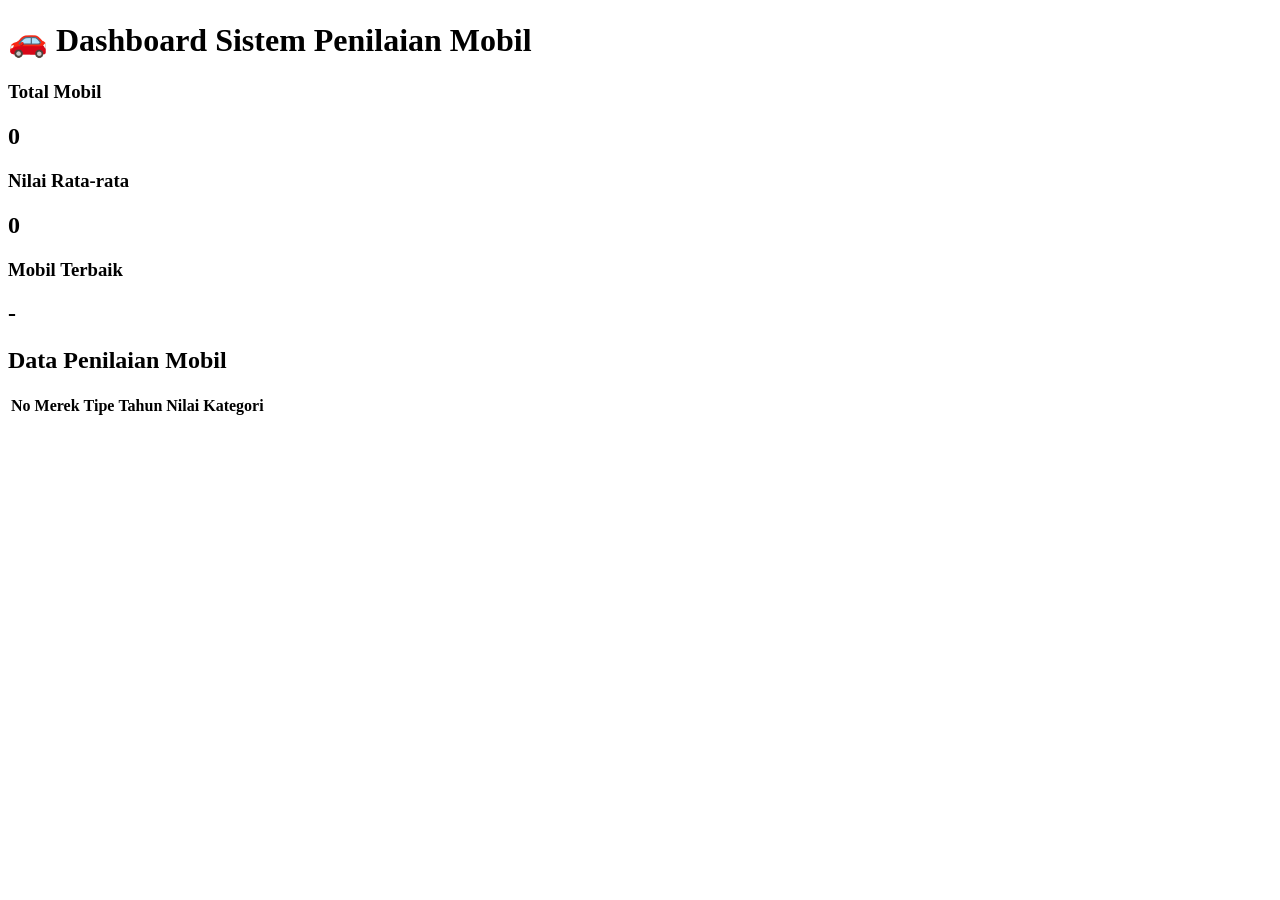
==== index.html @ 3a094c10 "Add files via upload" ====
<!DOCTYPE html>
<html lang="id">
<head>
    <meta charset="UTF-8">
    <meta name="viewport" content="width=device-width, initial-scale=1.0">
    <title>Dashboard Sistem Penilaian Mobil</title>
    <link rel="stylesheet" href="style.css">
</head>
<body>

<header>
    <h1>🚗 Dashboard Sistem Penilaian Mobil</h1>
</header>

<div class="container">

    <div class="card">
        <h3>Total Mobil</h3>
        <h2 id="totalMobil">0</h2>
    </div>

    <div class="card">
        <h3>Nilai Rata-rata</h3>
        <h2 id="rataNilai">0</h2>
    </div>

    <div class="card">
        <h3>Mobil Terbaik</h3>
        <h2 id="mobilTerbaik">-</h2>
    </div>

</div>

<div class="table-container">
    <h2>Data Penilaian Mobil</h2>

    <table>
        <thead>
            <tr>
                <th>No</th>
                <th>Merek</th>
                <th>Tipe</th>
                <th>Tahun</th>
                <th>Nilai</th>
                <th>Kategori</th>
            </tr>
        </thead>

        <tbody id="dataMobil">

        </tbody>
    </table>
</div>

<script src="script.js"></script>

</body>
</html>
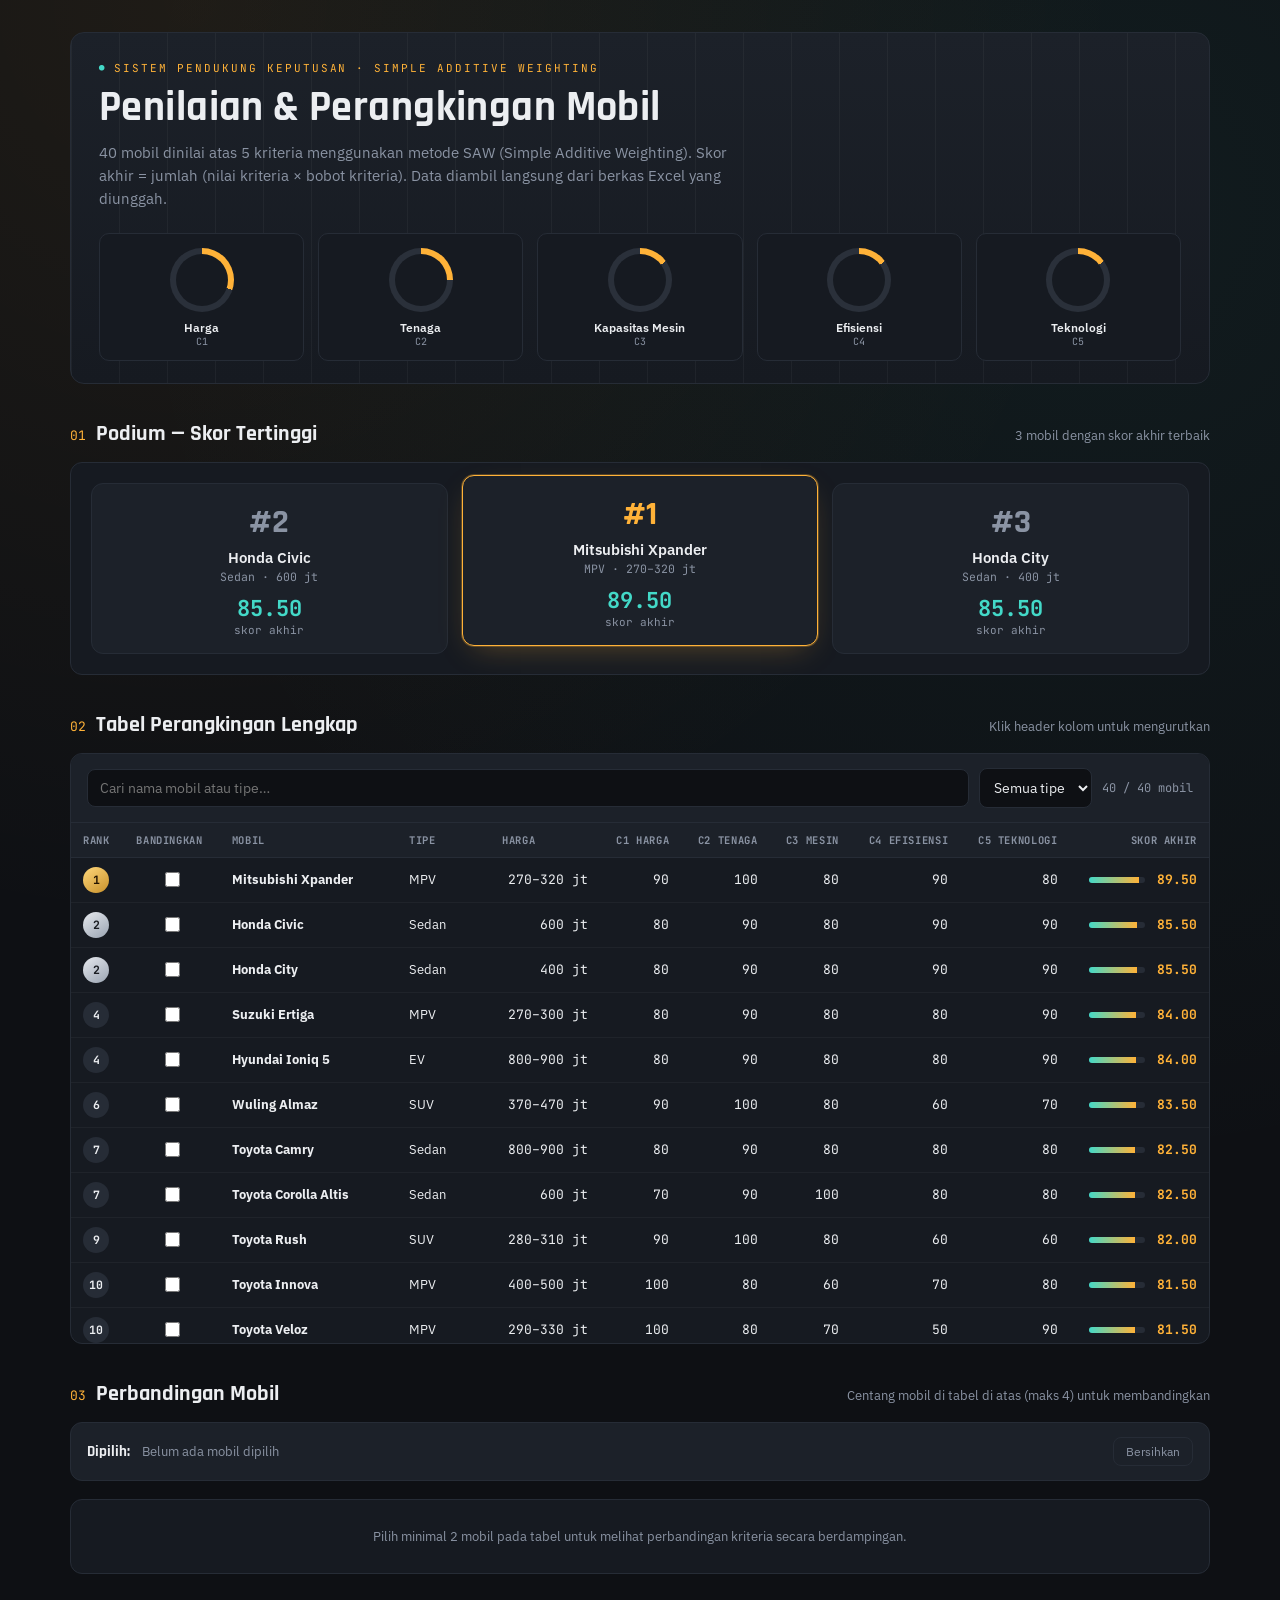
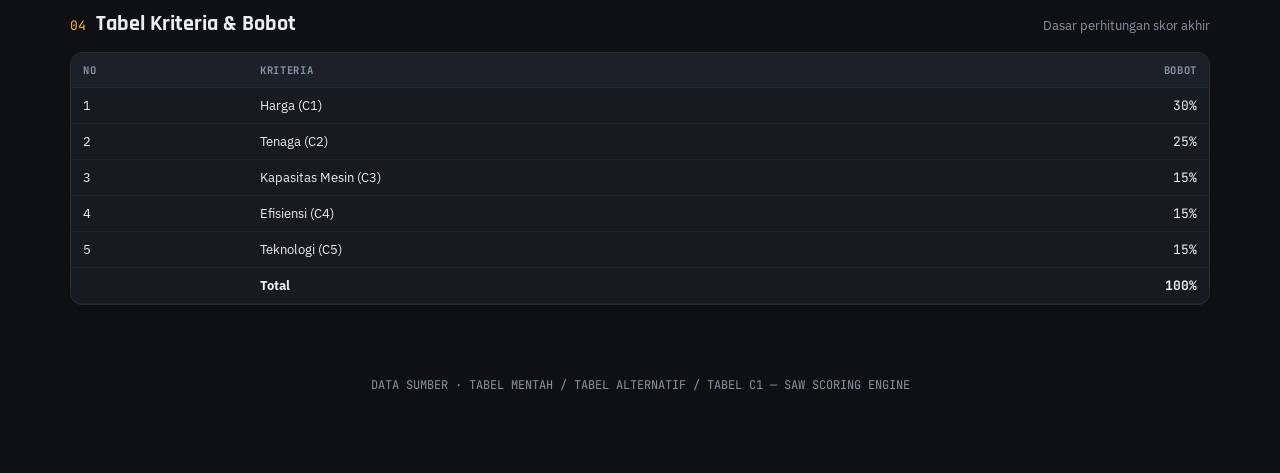
==== commit 139c289b: "Update index.html" ====
--- a/index.html
+++ b/index.html
@@ -1,58 +1,558 @@
 <!DOCTYPE html>
 <html lang="id">
 <head>
-    <meta charset="UTF-8">
-    <meta name="viewport" content="width=device-width, initial-scale=1.0">
-    <title>Dashboard Sistem Penilaian Mobil</title>
-    <link rel="stylesheet" href="style.css">
+<meta charset="UTF-8">
+<meta name="viewport" content="width=device-width, initial-scale=1.0">
+<title>Sistem Penilaian & Perangkingan Mobil — Metode SAW</title>
+<link rel="preconnect" href="https://fonts.googleapis.com">
+<link href="https://fonts.googleapis.com/css2?family=Rajdhani:wght@500;600;700&family=IBM+Plex+Sans:wght@400;500;600&family=JetBrains+Mono:wght@400;500;700&display=swap" rel="stylesheet">
+<style>
+  :root{
+    --bg:#0e1014;
+    --panel:#161a21;
+    --panel-2:#1c2129;
+    --border:#262c36;
+    --text:#eceef1;
+    --muted:#8a93a3;
+    --amber:#ffb238;
+    --amber-dim:#8a6323;
+    --teal:#43d9c8;
+    --red:#e8615c;
+    --grid-line: rgba(255,255,255,0.04);
+  }
+  *{box-sizing:border-box;}
+  body{
+    margin:0;
+    background:
+      radial-gradient(circle at 15% 0%, rgba(255,178,56,0.07), transparent 40%),
+      radial-gradient(circle at 85% 10%, rgba(67,217,200,0.06), transparent 45%),
+      var(--bg);
+    color:var(--text);
+    font-family:'IBM Plex Sans', sans-serif;
+    padding:0 0 80px 0;
+  }
+  .wrap{max-width:1180px;margin:0 auto;padding:32px 20px;}
+
+  /* ---------- HEADER / DASHBOARD ---------- */
+  header{
+    border:1px solid var(--border);
+    background:linear-gradient(180deg, var(--panel-2), var(--panel));
+    border-radius:14px;
+    padding:28px 28px 22px;
+    position:relative;
+    overflow:hidden;
+  }
+  header::before{
+    content:"";
+    position:absolute;inset:0;
+    background-image: repeating-linear-gradient(90deg, var(--grid-line) 0 1px, transparent 1px 48px);
+    pointer-events:none;
+  }
+  .eyebrow{
+    font-family:'JetBrains Mono', monospace;
+    font-size:11px;
+    letter-spacing:.18em;
+    color:var(--amber);
+    text-transform:uppercase;
+    display:flex;align-items:center;gap:8px;
+  }
+  .eyebrow::before{content:"●";color:var(--teal);font-size:9px;}
+  h1{
+    font-family:'Rajdhani',sans-serif;
+    font-weight:700;
+    font-size:clamp(28px,4vw,42px);
+    margin:6px 0 6px;
+    letter-spacing:.01em;
+  }
+  header p.sub{color:var(--muted);max-width:640px;margin:0 0 22px;font-size:14.5px;line-height:1.6;}
+
+  .gauge-row{display:grid;grid-template-columns:repeat(5,1fr);gap:14px;position:relative;}
+  .gauge{
+    background:var(--panel);
+    border:1px solid var(--border);
+    border-radius:10px;
+    padding:14px 12px 12px;
+    text-align:center;
+  }
+  .gauge .ring{
+    width:64px;height:64px;border-radius:50%;margin:0 auto 8px;
+    display:flex;align-items:center;justify-content:center;
+    background:conic-gradient(var(--amber) calc(var(--pct)*1%), #2a303a 0);
+    position:relative;
+  }
+  .gauge .ring::after{
+    content:"";position:absolute;inset:6px;border-radius:50%;background:var(--panel);
+  }
+  .gauge .ring span{position:relative;font-family:'JetBrains Mono',monospace;font-weight:700;font-size:13px;color:var(--amber);}
+  .gauge .label{font-size:12px;color:var(--text);font-weight:600;}
+  .gauge .code{font-family:'JetBrains Mono',monospace;font-size:10px;color:var(--muted);}
+
+  /* ---------- SECTIONS ---------- */
+  section{margin-top:36px;}
+  .sec-head{display:flex;align-items:baseline;gap:10px;margin-bottom:14px;flex-wrap:wrap;}
+  .sec-num{font-family:'JetBrains Mono',monospace;color:var(--amber);font-size:13px;}
+  .sec-head h2{font-family:'Rajdhani',sans-serif;font-size:22px;font-weight:700;margin:0;}
+  .sec-head .desc{color:var(--muted);font-size:13px;margin-left:auto;}
+
+  .panel{
+    background:var(--panel);
+    border:1px solid var(--border);
+    border-radius:12px;
+    overflow:hidden;
+  }
+
+  .toolbar{
+    display:flex;gap:10px;flex-wrap:wrap;align-items:center;
+    padding:14px 16px;border-bottom:1px solid var(--border);
+    background:var(--panel-2);
+  }
+  .toolbar input[type="text"]{
+    flex:1;min-width:180px;
+    background:var(--bg);border:1px solid var(--border);color:var(--text);
+    padding:9px 12px;border-radius:8px;font-size:13.5px;font-family:inherit;
+  }
+  .toolbar select{
+    background:var(--bg);border:1px solid var(--border);color:var(--text);
+    padding:9px 10px;border-radius:8px;font-size:13.5px;font-family:inherit;
+  }
+  .badge-count{font-family:'JetBrains Mono',monospace;font-size:12px;color:var(--muted);white-space:nowrap;}
+
+  table{width:100%;border-collapse:collapse;font-size:13px;}
+  thead th{
+    position:sticky;top:0;
+    background:var(--panel-2);
+    text-align:left;padding:10px 12px;
+    font-family:'JetBrains Mono',monospace;
+    font-size:10.5px;letter-spacing:.06em;text-transform:uppercase;
+    color:var(--muted);border-bottom:1px solid var(--border);
+    cursor:pointer;user-select:none;white-space:nowrap;
+  }
+  thead th:hover{color:var(--amber);}
+  thead th.sorted{color:var(--amber);}
+  tbody td{padding:9px 12px;border-bottom:1px solid var(--grid-line);vertical-align:middle;}
+  tbody tr:hover{background:rgba(255,178,56,0.05);}
+  .num{font-family:'JetBrains Mono',monospace;text-align:right;}
+  .tbl-scroll{max-height:520px;overflow:auto;}
+
+  .score-cell{display:flex;align-items:center;gap:8px;justify-content:flex-end;}
+  .score-bar{width:56px;height:6px;border-radius:3px;background:#262c36;overflow:hidden;}
+  .score-bar > i{display:block;height:100%;background:linear-gradient(90deg,var(--teal),var(--amber));}
+  .score-val{font-family:'JetBrains Mono',monospace;font-weight:700;color:var(--amber);width:44px;text-align:right;}
+
+  .chk{width:15px;height:15px;accent-color:var(--amber);cursor:pointer;}
+
+  .rank-pill{
+    font-family:'JetBrains Mono',monospace;font-weight:700;font-size:11.5px;
+    width:26px;height:26px;border-radius:50%;display:inline-flex;align-items:center;justify-content:center;
+    background:#262c36;color:var(--text);
+  }
+  .rank-pill.gold{background:linear-gradient(145deg,#ffd77a,#c8912b);color:#231400;}
+  .rank-pill.silver{background:linear-gradient(145deg,#e6e9ee,#9aa4b2);color:#1a1d22;}
+  .rank-pill.bronze{background:linear-gradient(145deg,#e3a273,#a4592a);color:#241000;}
+
+  /* ---------- PODIUM ---------- */
+  .podium{
+    display:grid;grid-template-columns:1fr 1fr 1fr;gap:14px;padding:20px;
+  }
+  .podium-card{
+    background:var(--panel-2);border:1px solid var(--border);border-radius:12px;
+    padding:16px;text-align:center;position:relative;
+  }
+  .podium-card.p1{order:2;border-color:var(--amber);box-shadow:0 0 0 1px rgba(255,178,56,0.25), 0 10px 30px -12px rgba(255,178,56,.35);transform:translateY(-8px);}
+  .podium-card.p2{order:1;}
+  .podium-card.p3{order:3;}
+  .podium-rank{font-family:'Rajdhani',sans-serif;font-weight:700;font-size:34px;color:var(--muted);}
+  .podium-card.p1 .podium-rank{color:var(--amber);}
+  .podium-name{font-weight:600;font-size:15px;margin:4px 0 2px;}
+  .podium-type{color:var(--muted);font-size:11.5px;font-family:'JetBrains Mono',monospace;}
+  .podium-score{margin-top:10px;font-family:'JetBrains Mono',monospace;font-size:22px;font-weight:700;color:var(--teal);}
+  .podium-score span{font-size:11px;color:var(--muted);display:block;font-weight:400;}
+
+  /* ---------- COMPARISON ---------- */
+  .compare-bar{
+    display:flex;align-items:center;gap:12px;padding:14px 16px;
+    background:var(--panel-2);border:1px solid var(--border);border-radius:12px;
+    margin-bottom:18px;flex-wrap:wrap;
+  }
+  .compare-bar strong{font-family:'Rajdhani',sans-serif;font-size:15px;}
+  .chips{display:flex;gap:8px;flex-wrap:wrap;flex:1;}
+  .chip{
+    background:var(--bg);border:1px solid var(--border);border-radius:20px;
+    padding:5px 10px 5px 12px;font-size:12.5px;display:flex;align-items:center;gap:6px;
+  }
+  .chip button{
+    background:none;border:none;color:var(--muted);cursor:pointer;font-size:14px;line-height:1;
+    padding:0;
+  }
+  .chip button:hover{color:var(--red);}
+  .clear-btn{
+    background:none;border:1px solid var(--border);color:var(--muted);
+    padding:6px 12px;border-radius:8px;font-size:12px;cursor:pointer;font-family:inherit;
+  }
+  .clear-btn:hover{border-color:var(--red);color:var(--red);}
+  .empty-note{color:var(--muted);font-size:13px;padding:28px;text-align:center;}
+
+  .compare-grid{display:grid;gap:16px;}
+  .compare-card{
+    background:var(--panel);border:1px solid var(--border);border-radius:12px;padding:18px;
+  }
+  .compare-card .ch-head{display:flex;justify-content:space-between;align-items:baseline;margin-bottom:14px;gap:10px;}
+  .compare-card .ch-head h3{font-family:'Rajdhani',sans-serif;font-size:18px;margin:0;}
+  .compare-card .ch-head .final{font-family:'JetBrains Mono',monospace;color:var(--amber);font-weight:700;font-size:18px;}
+  .compare-meta{color:var(--muted);font-size:12px;margin-bottom:14px;line-height:1.7;font-family:'JetBrains Mono',monospace;}
+  .crit-row{display:grid;grid-template-columns:120px 1fr 40px;align-items:center;gap:10px;margin:7px 0;}
+  .crit-row .crit-label{font-size:12px;color:var(--muted);}
+  .crit-track{height:8px;border-radius:4px;background:#262c36;overflow:hidden;}
+  .crit-track > i{display:block;height:100%;background:linear-gradient(90deg,var(--teal),var(--amber));}
+  .crit-row .crit-num{font-family:'JetBrains Mono',monospace;font-size:12px;text-align:right;}
+
+  footer{
+    max-width:1180px;margin:40px auto 0;padding:0 20px;color:var(--muted);font-size:12px;
+    font-family:'JetBrains Mono',monospace;text-align:center;
+  }
+
+  @media (max-width:720px){
+    .gauge-row{grid-template-columns:repeat(2,1fr);}
+    .podium{grid-template-columns:1fr;}
+    .podium-card.p1{order:1;transform:none;}
+    .podium-card.p2{order:2;}
+    .podium-card.p3{order:3;}
+  }
+</style>
 </head>
 <body>
-
-<header>
-    <h1>🚗 Dashboard Sistem Penilaian Mobil</h1>
-</header>
-
-<div class="container">
-
-    <div class="card">
-        <h3>Total Mobil</h3>
-        <h2 id="totalMobil">0</h2>
-    </div>
-
-    <div class="card">
-        <h3>Nilai Rata-rata</h3>
-        <h2 id="rataNilai">0</h2>
-    </div>
-
-    <div class="card">
-        <h3>Mobil Terbaik</h3>
-        <h2 id="mobilTerbaik">-</h2>
-    </div>
+<div class="wrap">
+
+  <header>
+    <div class="eyebrow">Sistem Pendukung Keputusan · Simple Additive Weighting</div>
+    <h1>Penilaian &amp; Perangkingan Mobil</h1>
+    <p class="sub">40 mobil dinilai atas 5 kriteria menggunakan metode SAW (Simple Additive Weighting). Skor akhir = jumlah (nilai kriteria × bobot kriteria). Data diambil langsung dari berkas Excel yang diunggah.</p>
+    <div class="gauge-row" id="gaugeRow"></div>
+  </header>
+
+  <!-- ================= PODIUM ================= -->
+  <section>
+    <div class="sec-head">
+      <span class="sec-num">01</span>
+      <h2>Podium — Skor Tertinggi</h2>
+      <span class="desc">3 mobil dengan skor akhir terbaik</span>
+    </div>
+    <div class="panel">
+      <div class="podium" id="podium"></div>
+    </div>
+  </section>
+
+  <!-- ================= TABEL PERANGKINGAN ================= -->
+  <section>
+    <div class="sec-head">
+      <span class="sec-num">02</span>
+      <h2>Tabel Perangkingan Lengkap</h2>
+      <span class="desc">Klik header kolom untuk mengurutkan</span>
+    </div>
+    <div class="panel">
+      <div class="toolbar">
+        <input type="text" id="searchInput" placeholder="Cari nama mobil atau tipe…">
+        <select id="typeFilter"><option value="">Semua tipe</option></select>
+        <span class="badge-count" id="countBadge"></span>
+      </div>
+      <div class="tbl-scroll">
+        <table id="mainTable">
+          <thead>
+            <tr>
+              <th data-key="rank">Rank</th>
+              <th data-key="check">Bandingkan</th>
+              <th data-key="mobil">Mobil</th>
+              <th data-key="tipe">Tipe</th>
+              <th data-key="harga">Harga</th>
+              <th data-key="c1" class="num">C1 Harga</th>
+              <th data-key="c2" class="num">C2 Tenaga</th>
+              <th data-key="c3" class="num">C3 Mesin</th>
+              <th data-key="c4" class="num">C4 Efisiensi</th>
+              <th data-key="c5" class="num">C5 Teknologi</th>
+              <th data-key="score" class="num">Skor Akhir</th>
+            </tr>
+          </thead>
+          <tbody id="mainTbody"></tbody>
+        </table>
+      </div>
+    </div>
+  </section>
+
+  <!-- ================= PERBANDINGAN ================= -->
+  <section id="compareSection">
+    <div class="sec-head">
+      <span class="sec-num">03</span>
+      <h2>Perbandingan Mobil</h2>
+      <span class="desc">Centang mobil di tabel di atas (maks 4) untuk membandingkan</span>
+    </div>
+    <div class="compare-bar">
+      <strong>Dipilih:</strong>
+      <div class="chips" id="chipsRow"><span class="empty-note" style="padding:0;">Belum ada mobil dipilih</span></div>
+      <button class="clear-btn" id="clearBtn">Bersihkan</button>
+    </div>
+    <div id="compareArea"><div class="panel"><div class="empty-note">Pilih minimal 2 mobil pada tabel untuk melihat perbandingan kriteria secara berdampingan.</div></div></div>
+  </section>
+
+  <!-- ================= KRITERIA ================= -->
+  <section>
+    <div class="sec-head">
+      <span class="sec-num">04</span>
+      <h2>Tabel Kriteria &amp; Bobot</h2>
+      <span class="desc">Dasar perhitungan skor akhir</span>
+    </div>
+    <div class="panel">
+      <table>
+        <thead><tr><th>No</th><th>Kriteria</th><th class="num">Bobot</th></tr></thead>
+        <tbody id="critTbody"></tbody>
+      </table>
+    </div>
+  </section>
 
 </div>
 
-<div class="table-container">
-    <h2>Data Penilaian Mobil</h2>
-
-    <table>
-        <thead>
-            <tr>
-                <th>No</th>
-                <th>Merek</th>
-                <th>Tipe</th>
-                <th>Tahun</th>
-                <th>Nilai</th>
-                <th>Kategori</th>
-            </tr>
-        </thead>
-
-        <tbody id="dataMobil">
-
-        </tbody>
-    </table>
-</div>
-
-<script src="script.js"></script>
-
+<footer>DATA SUMBER · TABEL MENTAH / TABEL ALTERNATIF / TABEL C1 — SAW SCORING ENGINE</footer>
+
+<script>
+/* ================= DATA ================= */
+const CRITERIA = [
+  {key:'c1', code:'C1', label:'Harga', weight:0.30},
+  {key:'c2', code:'C2', label:'Tenaga', weight:0.25},
+  {key:'c3', code:'C3', label:'Kapasitas Mesin', weight:0.15},
+  {key:'c4', code:'C4', label:'Efisiensi', weight:0.15},
+  {key:'c5', code:'C5', label:'Teknologi', weight:0.15},
+];
+
+const CARS = [
+{no:1,mobil:'Toyota Innova',tipe:'MPV',mesin:'2.0–2.4L',tenaga:'139–149 PS',harga:'400–500 jt',c1:100,c2:80,c3:60,c4:70,c5:80},
+{no:2,mobil:'Toyota Hilux',tipe:'Pickup',mesin:'2.4L diesel',tenaga:'179 PS',harga:'587–639 jt',c1:90,c2:60,c3:100,c4:80,c5:70},
+{no:3,mobil:'Toyota Fortuner',tipe:'SUV',mesin:'2.4–2.8L',tenaga:'148–160 hp',harga:'583–788 jt',c1:50,c2:70,c3:80,c4:90,c5:60},
+{no:4,mobil:'Toyota Avanza',tipe:'MPV',mesin:'1.3–1.5L',tenaga:'98–106 PS',harga:'230–300 jt',c1:60,c2:70,c3:90,c4:100,c5:80},
+{no:5,mobil:'Toyota Veloz',tipe:'MPV',mesin:'1.5L',tenaga:'106 PS',harga:'290–330 jt',c1:100,c2:80,c3:70,c4:50,c5:90},
+{no:6,mobil:'Toyota Rush',tipe:'SUV',mesin:'1.5L',tenaga:'104 PS',harga:'280–310 jt',c1:90,c2:100,c3:80,c4:60,c5:60},
+{no:7,mobil:'Toyota Raize',tipe:'SUV',mesin:'1.0T–1.2L',tenaga:'88–98 PS',harga:'230–300 jt',c1:80,c2:90,c3:80,c4:70,c5:70},
+{no:8,mobil:'Toyota Yaris',tipe:'Hatchback',mesin:'1.5L',tenaga:'106 PS',harga:'300–330 jt',c1:70,c2:90,c3:100,c4:80,c5:60},
+{no:9,mobil:'Toyota Agya',tipe:'LCGC',mesin:'1.2L',tenaga:'88 PS',harga:'170–200 jt',c1:60,c2:70,c3:80,c4:90,c5:90},
+{no:10,mobil:'Toyota Alphard',tipe:'MPV',mesin:'2.5–3.5L',tenaga:'180–300 PS',harga:'1,3–1,7 M',c1:80,c2:90,c3:80,c4:70,c5:50},
+{no:11,mobil:'Toyota Land Cruiser',tipe:'SUV',mesin:'3.3L diesel',tenaga:'300 PS',harga:'2,4–2,6 M',c1:80,c2:90,c3:80,c4:70,c5:60},
+{no:12,mobil:'Toyota Prado',tipe:'SUV',mesin:'2.8L diesel',tenaga:'204 PS',harga:'2,1–2,3 M',c1:70,c2:90,c3:100,c4:80,c5:70},
+{no:13,mobil:'Mitsubishi Pajero Sport',tipe:'SUV',mesin:'2.4L diesel',tenaga:'181 PS',harga:'550–700 jt',c1:100,c2:80,c3:60,c4:60,c5:80},
+{no:14,mobil:'Honda CR-V',tipe:'SUV',mesin:'1.5T / Hybrid',tenaga:'190 PS',harga:'740–800 jt',c1:90,c2:60,c3:100,c4:50,c5:90},
+{no:15,mobil:'Honda HR-V',tipe:'SUV',mesin:'1.5L',tenaga:'121 PS',harga:'375–515 jt',c1:50,c2:70,c3:80,c4:90,c5:90},
+{no:16,mobil:'Hyundai Creta',tipe:'SUV',mesin:'1.5L',tenaga:'115 PS',harga:'300–400 jt',c1:60,c2:70,c3:90,c4:80,c5:50},
+{no:17,mobil:'Hyundai Palisade',tipe:'SUV',mesin:'2.2 diesel',tenaga:'200 PS',harga:'900 jt–1 M',c1:100,c2:80,c3:70,c4:70,c5:60},
+{no:18,mobil:'Wuling Almaz',tipe:'SUV',mesin:'1.5T',tenaga:'140 PS',harga:'370–470 jt',c1:90,c2:100,c3:80,c4:60,c5:70},
+{no:19,mobil:'Isuzu D-Max',tipe:'Pickup',mesin:'1.9–3.0 diesel',tenaga:'150 PS',harga:'360–550 jt',c1:80,c2:90,c3:80,c4:50,c5:80},
+{no:20,mobil:'Mitsubishi Triton',tipe:'Pickup',mesin:'2.4L diesel',tenaga:'181 PS',harga:'300–520 jt',c1:70,c2:90,c3:100,c4:50,c5:90},
+{no:21,mobil:'Ford Ranger',tipe:'Pickup',mesin:'2.0L turbo',tenaga:'213 PS',harga:'600–800 jt',c1:80,c2:70,c3:90,c4:60,c5:60},
+{no:22,mobil:'Nissan Navara',tipe:'Pickup',mesin:'2.5L diesel',tenaga:'190 PS',harga:'500–600 jt',c1:80,c2:90,c3:80,c4:70,c5:70},
+{no:23,mobil:'Toyota Camry',tipe:'Sedan',mesin:'2.5L / Hybrid',tenaga:'204 PS',harga:'800–900 jt',c1:80,c2:90,c3:80,c4:80,c5:80},
+{no:24,mobil:'Honda Civic',tipe:'Sedan',mesin:'1.5T',tenaga:'178 PS',harga:'600 jt',c1:80,c2:90,c3:80,c4:90,c5:90},
+{no:25,mobil:'Honda City',tipe:'Sedan',mesin:'1.5L',tenaga:'121 PS',harga:'400 jt',c1:80,c2:90,c3:80,c4:90,c5:90},
+{no:26,mobil:'Toyota Corolla Altis',tipe:'Sedan',mesin:'1.8 Hybrid',tenaga:'121 PS',harga:'600 jt',c1:70,c2:90,c3:100,c4:80,c5:80},
+{no:27,mobil:'Mazda 3',tipe:'Sedan',mesin:'2.0L',tenaga:'155 PS',harga:'500 jt',c1:100,c2:80,c3:60,c4:70,c5:70},
+{no:28,mobil:'Honda Brio',tipe:'Hatchback',mesin:'1.2L',tenaga:'90 PS',harga:'170–250 jt',c1:90,c2:60,c3:100,c4:70,c5:60},
+{no:29,mobil:'Suzuki Baleno',tipe:'Hatchback',mesin:'1.5L',tenaga:'105 PS',harga:'280 jt',c1:50,c2:70,c3:80,c4:70,c5:50},
+{no:30,mobil:'Mazda 2',tipe:'Hatchback',mesin:'1.5L',tenaga:'111 PS',harga:'350 jt',c1:60,c2:70,c3:90,c4:80,c5:60},
+{no:31,mobil:'Kia Rio',tipe:'Hatchback',mesin:'1.4L',tenaga:'100 PS',harga:'300 jt',c1:100,c2:80,c3:70,c4:60,c5:70},
+{no:32,mobil:'Mitsubishi Xpander',tipe:'MPV',mesin:'1.5L',tenaga:'105 PS',harga:'270–320 jt',c1:90,c2:100,c3:80,c4:90,c5:80},
+{no:33,mobil:'Suzuki Ertiga',tipe:'MPV',mesin:'1.5 Hybrid',tenaga:'103 PS',harga:'270–300 jt',c1:80,c2:90,c3:80,c4:80,c5:90},
+{no:34,mobil:'Daihatsu Xenia',tipe:'MPV',mesin:'1.3–1.5L',tenaga:'98–106 PS',harga:'220–280 jt',c1:70,c2:90,c3:100,c4:70,c5:60},
+{no:35,mobil:'Nissan Livina',tipe:'MPV',mesin:'1.5L',tenaga:'104 PS',harga:'300 jt',c1:80,c2:70,c3:90,c4:80,c5:70},
+{no:36,mobil:'Wuling Confero',tipe:'MPV',mesin:'1.5L',tenaga:'107 PS',harga:'200 jt',c1:80,c2:90,c3:80,c4:70,c5:80},
+{no:37,mobil:'Hyundai Ioniq 5',tipe:'EV',mesin:'Listrik',tenaga:'217 PS',harga:'800–900 jt',c1:80,c2:90,c3:80,c4:80,c5:90},
+{no:38,mobil:'Wuling Air EV',tipe:'EV',mesin:'Listrik',tenaga:'40–68 PS',harga:'200–300 jt',c1:90,c2:70,c3:50,c4:90,c5:60},
+{no:39,mobil:'Tesla Model 3',tipe:'EV',mesin:'Listrik',tenaga:'283–450 PS',harga:'1,5 M',c1:70,c2:80,c3:90,c4:70,c5:70},
+{no:40,mobil:'BYD Dolphin',tipe:'EV',mesin:'Listrik',tenaga:'95–177 PS',harga:'400–500 jt',c1:90,c2:80,c3:50,c4:90,c5:80},
+];
+
+/* ================= COMPUTE ================= */
+CARS.forEach(c=>{
+  c.score = CRITERIA.reduce((s,k)=> s + c[k.key]*k.weight, 0);
+  c.score = Math.round(c.score*100)/100;
+});
+const sortedByScore = [...CARS].sort((a,b)=>b.score-a.score);
+let rank = 1;
+sortedByScore.forEach((c,i)=>{
+  if(i>0 && c.score < sortedByScore[i-1].score) rank = i+1;
+  c.rank = rank;
+});
+
+let sortState = {key:'rank', dir:1};
+let selected = [];
+
+/* ================= RENDER: gauges ================= */
+const gaugeRow = document.getElementById('gaugeRow');
+CRITERIA.forEach(k=>{
+  const pct = Math.round(k.weight*100);
+  const div = document.createElement('div');
+  div.className='gauge';
+  div.innerHTML = `<div class="ring" style="--pct:${pct}"><span>${pct}%</span></div>
+    <div class="label">${k.label}</div><div class="code">${k.code}</div>`;
+  gaugeRow.appendChild(div);
+});
+
+/* ================= RENDER: criteria table ================= */
+const critTbody = document.getElementById('critTbody');
+CRITERIA.forEach((k,i)=>{
+  critTbody.innerHTML += `<tr><td>${i+1}</td><td>${k.label} (${k.code})</td><td class="num">${(k.weight*100).toFixed(0)}%</td></tr>`;
+});
+critTbody.innerHTML += `<tr><td></td><td><strong>Total</strong></td><td class="num"><strong>100%</strong></td></tr>`;
+
+/* ================= RENDER: podium ================= */
+function renderPodium(){
+  const top3 = sortedByScore.slice(0,3);
+  const order = ['p2','p1','p3'];
+  const podium = document.getElementById('podium');
+  podium.innerHTML = top3.map((c,i)=>`
+    <div class="podium-card ${['p1','p2','p3'][i]}">
+      <div class="podium-rank">#${i+1}</div>
+      <div class="podium-name">${c.mobil}</div>
+      <div class="podium-type">${c.tipe} · ${c.harga}</div>
+      <div class="podium-score">${c.score.toFixed(2)}<span>skor akhir</span></div>
+    </div>`).join('');
+}
+renderPodium();
+
+/* ================= RENDER: type filter ================= */
+const typeFilter = document.getElementById('typeFilter');
+[...new Set(CARS.map(c=>c.tipe))].sort().forEach(t=>{
+  const opt = document.createElement('option');
+  opt.value=t; opt.textContent=t;
+  typeFilter.appendChild(opt);
+});
+
+/* ================= RENDER: main table ================= */
+const mainTbody = document.getElementById('mainTbody');
+const countBadge = document.getElementById('countBadge');
+
+function rankPillClass(r){
+  if(r===1) return 'gold';
+  if(r===2) return 'silver';
+  if(r===3) return 'bronze';
+  return '';
+}
+
+function renderTable(){
+  const q = document.getElementById('searchInput').value.trim().toLowerCase();
+  const t = typeFilter.value;
+  let rows = CARS.filter(c=>{
+    const matchQ = !q || c.mobil.toLowerCase().includes(q) || c.tipe.toLowerCase().includes(q);
+    const matchT = !t || c.tipe===t;
+    return matchQ && matchT;
+  });
+
+  rows.sort((a,b)=>{
+    const k = sortState.key;
+    let va = a[k], vb = b[k];
+    if(typeof va === 'string'){ va=va.toLowerCase(); vb=vb.toLowerCase(); return va<vb ? -1*sortState.dir : va>vb ? 1*sortState.dir : 0; }
+    return (va-vb)*sortState.dir;
+  });
+
+  countBadge.textContent = `${rows.length} / ${CARS.length} mobil`;
+
+  mainTbody.innerHTML = rows.map(c=>{
+    const checked = selected.includes(c.no) ? 'checked' : '';
+    const disabled = (!selected.includes(c.no) && selected.length>=4) ? 'disabled' : '';
+    return `<tr>
+      <td><span class="rank-pill ${rankPillClass(c.rank)}">${c.rank}</span></td>
+      <td style="text-align:center;"><input type="checkbox" class="chk" data-no="${c.no}" ${checked} ${disabled}></td>
+      <td><strong>${c.mobil}</strong></td>
+      <td>${c.tipe}</td>
+      <td class="num">${c.harga}</td>
+      <td class="num">${c.c1}</td>
+      <td class="num">${c.c2}</td>
+      <td class="num">${c.c3}</td>
+      <td class="num">${c.c4}</td>
+      <td class="num">${c.c5}</td>
+      <td class="num">
+        <div class="score-cell">
+          <div class="score-bar"><i style="width:${c.score}%"></i></div>
+          <span class="score-val">${c.score.toFixed(2)}</span>
+        </div>
+      </td>
+    </tr>`;
+  }).join('');
+
+  mainTbody.querySelectorAll('.chk').forEach(chk=>{
+    chk.addEventListener('change', e=>{
+      const no = Number(e.target.dataset.no);
+      if(e.target.checked){
+        if(selected.length>=4){ e.target.checked=false; return; }
+        selected.push(no);
+      } else {
+        selected = selected.filter(n=>n!==no);
+      }
+      renderTable();
+      renderCompare();
+    });
+  });
+}
+
+document.getElementById('searchInput').addEventListener('input', renderTable);
+typeFilter.addEventListener('change', renderTable);
+
+document.querySelectorAll('#mainTable thead th[data-key]').forEach(th=>{
+  th.addEventListener('click', ()=>{
+    const key = th.dataset.key;
+    if(key==='check') return;
+    if(sortState.key===key){ sortState.dir *= -1; } else { sortState.key=key; sortState.dir = (key==='mobil'||key==='tipe') ? 1 : -1; }
+    document.querySelectorAll('#mainTable thead th').forEach(h=>h.classList.remove('sorted'));
+    th.classList.add('sorted');
+    renderTable();
+  });
+});
+
+/* ================= COMPARISON ================= */
+const chipsRow = document.getElementById('chipsRow');
+const compareArea = document.getElementById('compareArea');
+
+function renderCompare(){
+  if(selected.length===0){
+    chipsRow.innerHTML = `<span class="empty-note" style="padding:0;">Belum ada mobil dipilih</span>`;
+    compareArea.innerHTML = `<div class="panel"><div class="empty-note">Pilih minimal 2 mobil pada tabel untuk melihat perbandingan kriteria secara berdampingan.</div></div>`;
+    return;
+  }
+  const cars = selected.map(no=>CARS.find(c=>c.no===no));
+
+  chipsRow.innerHTML = cars.map(c=>`<span class="chip">${c.mobil} <button data-no="${c.no}">×</button></span>`).join('');
+  chipsRow.querySelectorAll('button').forEach(b=>{
+    b.addEventListener('click', e=>{
+      const no = Number(e.target.dataset.no);
+      selected = selected.filter(n=>n!==no);
+      renderTable(); renderCompare();
+    });
+  });
+
+  if(cars.length<2){
+    compareArea.innerHTML = `<div class="panel"><div class="empty-note">Pilih minimal 1 mobil lagi (maks 4) untuk membandingkan.</div></div>`;
+    return;
+  }
+
+  const maxScore = Math.max(...cars.map(c=>c.score));
+
+  compareArea.innerHTML = `<div class="compare-grid" style="grid-template-columns:repeat(${cars.length},1fr);">
+    ${cars.map(c=>`
+      <div class="compare-card">
+        <div class="ch-head"><h3>${c.mobil}</h3><span class="final">${c.score.toFixed(2)}</span></div>
+        <div class="compare-meta">${c.tipe} · ${c.mesin}<br>${c.tenaga} · ${c.harga}${c.score===maxScore ? '<br><span style="color:var(--amber)">★ Skor tertinggi di antara terpilih</span>' : ''}</div>
+        ${CRITERIA.map(k=>`
+          <div class="crit-row">
+            <span class="crit-label">${k.label}</span>
+            <div class="crit-track"><i style="width:${c[k.key]}%"></i></div>
+            <span class="crit-num">${c[k.key]}</span>
+          </div>`).join('')}
+      </div>`).join('')}
+  </div>`;
+}
+
+document.getElementById('clearBtn').addEventListener('click', ()=>{
+  selected = [];
+  renderTable(); renderCompare();
+});
+
+/* init */
+renderTable();
+renderCompare();
+</script>
 </body>
-</html>+</html>
